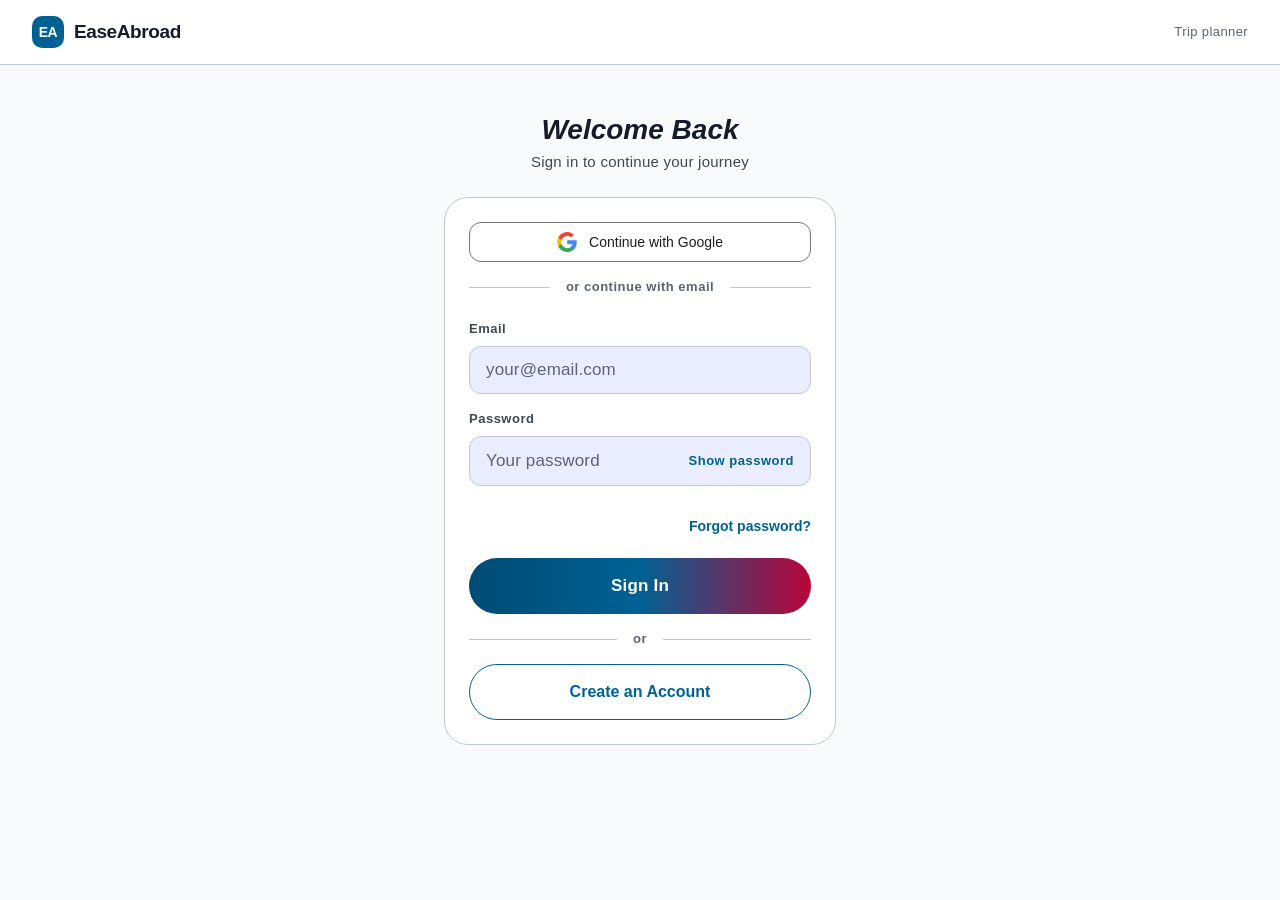
==== app/index.html @ 13174915 "Deploy /app/ web SPA from travel-guide 5e0835d" ====
<!DOCTYPE html>
<html lang="en">
  <head>
    <meta charset="utf-8" />
    <meta httpEquiv="X-UA-Compatible" content="IE=edge" />
    <meta name="viewport" content="width=device-width, initial-scale=1, shrink-to-fit=no, viewport-fit=cover" />
    <meta name="apple-mobile-web-app-capable" content="yes" />
    <meta name="apple-mobile-web-app-status-bar-style" content="black-translucent" />
    <meta name="apple-mobile-web-app-title" content="EaseAbroad" />
    <link rel="apple-touch-icon" sizes="180x180" href="/apple-touch-icon.png" />
    <link rel="apple-touch-icon-precomposed" href="/apple-touch-icon.png" />
    <link rel="manifest" href="/manifest.json" />
    <meta name="referrer" content="no-referrer" />
    <meta name="theme-color" content="#006194" media="(prefers-color-scheme: light)" />
    <meta name="theme-color" content="#0D1322" media="(prefers-color-scheme: dark)" />
    <title>EaseAbroad</title>
    <meta http-equiv="Cache-Control" content="no-cache, no-store, must-revalidate" />
    <meta http-equiv="Pragma" content="no-cache" />
    <meta http-equiv="Expires" content="0" />
    <script>if(window.navigator.standalone){document.documentElement.classList.add("ios-standalone");}window.addEventListener("focusout",function(){window.scrollTo(0,0);});if("serviceWorker" in navigator){navigator.serviceWorker.addEventListener("controllerchange",function(){if(!window.__swReloading){window.__swReloading=true;window.location.reload();}});window.addEventListener("load",function(){navigator.serviceWorker.register("/app/sw.js",{scope:"/app/"}).then(function(reg){reg.update();setInterval(function(){reg.update();},60000);}).catch(function(e){console.warn("SW error:",e);});});document.addEventListener("visibilitychange",function(){if(document.visibilityState==="visible"){navigator.serviceWorker.ready.then(function(reg){reg.update();});}});}</script>
    <script type="text/javascript">(function(i,m,p,a,c,t){c.ire_o=p;c[p]=c[p]||function(){(c[p].a=c[p].a||[]).push(arguments)};t=a.createElement(m);var z=a.getElementsByTagName(m)[0];t.async=1;t.src=i;z.parentNode.insertBefore(t,z)})("https://utt.impactcdn.com/P-A8155761-724e-4732-8401-726bf42618a71.js","script","impactStat",document,window);impactStat("transformLinks");impactStat("trackImpression");</script>
    <!-- The `react-native-web` recommended style reset: https://necolas.github.io/react-native-web/docs/setup/#root-element -->
    <style id="expo-reset">
      /* These styles make the body full-height */
      html,
      body {
        height: 100%;
        height: 100dvh;
        min-height: 100dvh;
        height: -webkit-fill-available;
        width: 100%;
        margin: 0;
        padding: 0;
        background-color: #F8FAFC;
      }
      @media (prefers-color-scheme: dark) {
        html,
        body {
          background-color: #0D1322;
        }
      }
      /* These styles disable body scrolling if you are using <ScrollView> */
      body {
        overflow: hidden;
      }
      /* These styles make the root element full-height */
      #root {
        position: fixed;
        top: 0;
        bottom: 0;
        left: 0;
        right: 0;
        width: 100%;
        height: 100%;
        height: 100dvh;
        min-height: 100dvh;
        height: -webkit-fill-available;
        display: flex;
        flex-direction: column;
      }
      #root, #root > div, #root > div > div {
        display: flex;
        flex: 1;
        flex-direction: column;
        height: 100%;
        min-height: 100%;
      }
      [data-testid="bottom-tab-bar"] {
        position: fixed !important;
        bottom: 0 !important;
        left: 0 !important;
        right: 0 !important;
        z-index: 100 !important;
        padding-bottom: max(env(safe-area-inset-bottom, 0px), 8px) !important;
        padding-bottom: calc(8px + env(safe-area-inset-bottom, 0px)) !important;
      }
      @supports not (height: 100dvh) {
        @media screen and (max-width: 767px) {
          [data-testid="bottom-tab-bar"] {
            bottom: 0 !important;
          }
        }
      }
    </style>
  <meta name="description" content="Plan trips, pick places, and see events near you.">
<link rel="icon" href="/app/favicon.ico" /></head>

  <body>
    <!-- Use static rendering with Expo Router to support running without JavaScript. -->
    <noscript>
      You need to enable JavaScript to run this app.
    </noscript>
    <!-- The root element for your Expo app. -->
    <div id="root"></div>
  <script src="/app/_expo/static/js/web/index-246f04e43a8887ed50d8708a6577137f.js" defer></script>
</body>
</html>
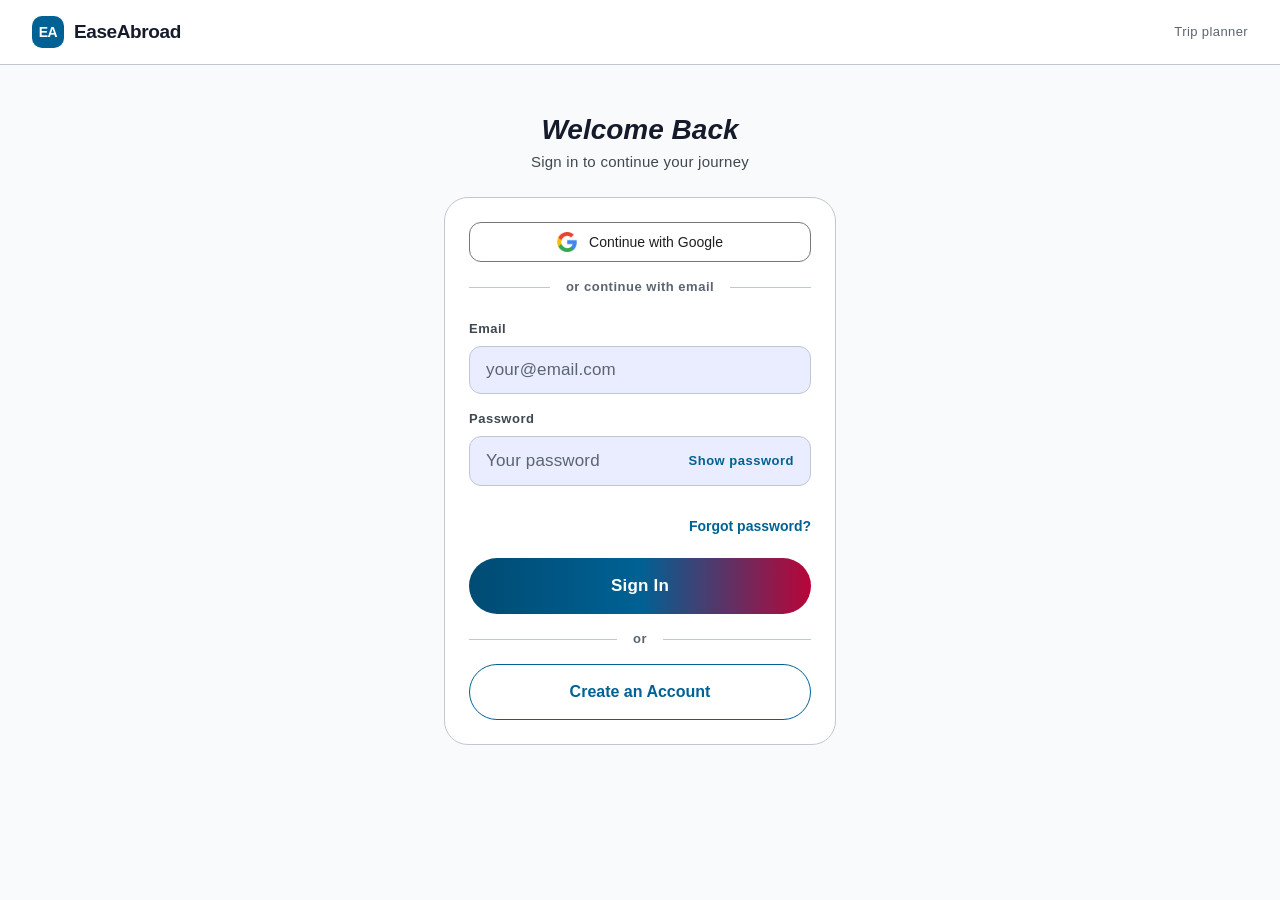
==== commit 070b5ee8: "Deploy /app/ web SPA from travel-guide 7611d0f" ====
--- a/app/index.html
+++ b/app/index.html
@@ -92,6 +92,6 @@
     </noscript>
     <!-- The root element for your Expo app. -->
     <div id="root"></div>
-  <script src="/app/_expo/static/js/web/index-246f04e43a8887ed50d8708a6577137f.js" defer></script>
+  <script src="/app/_expo/static/js/web/index-96da4c98e4cc03dd3f4a56984ecdff3e.js" defer></script>
 </body>
 </html>
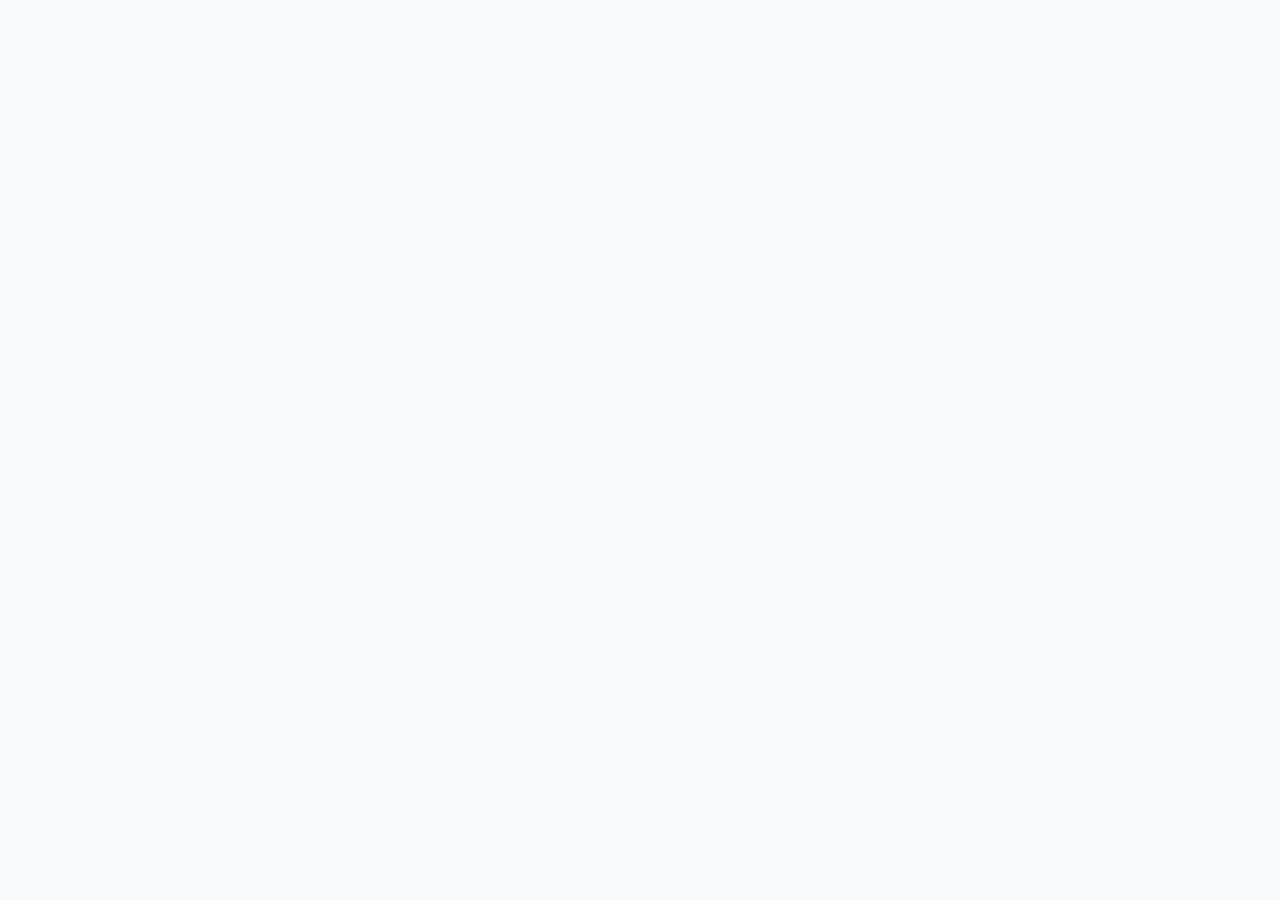
==== commit 13179e60: "Deploy /app/ web SPA from travel-guide a52c678" ====
--- a/app/index.html
+++ b/app/index.html
@@ -92,6 +92,6 @@
     </noscript>
     <!-- The root element for your Expo app. -->
     <div id="root"></div>
-  <script src="/app/_expo/static/js/web/index-96da4c98e4cc03dd3f4a56984ecdff3e.js" defer></script>
+  <script src="/app/_expo/static/js/web/index-1a51a62bbe7ff17b0c5746b1bec110d5.js" defer></script>
 </body>
 </html>
